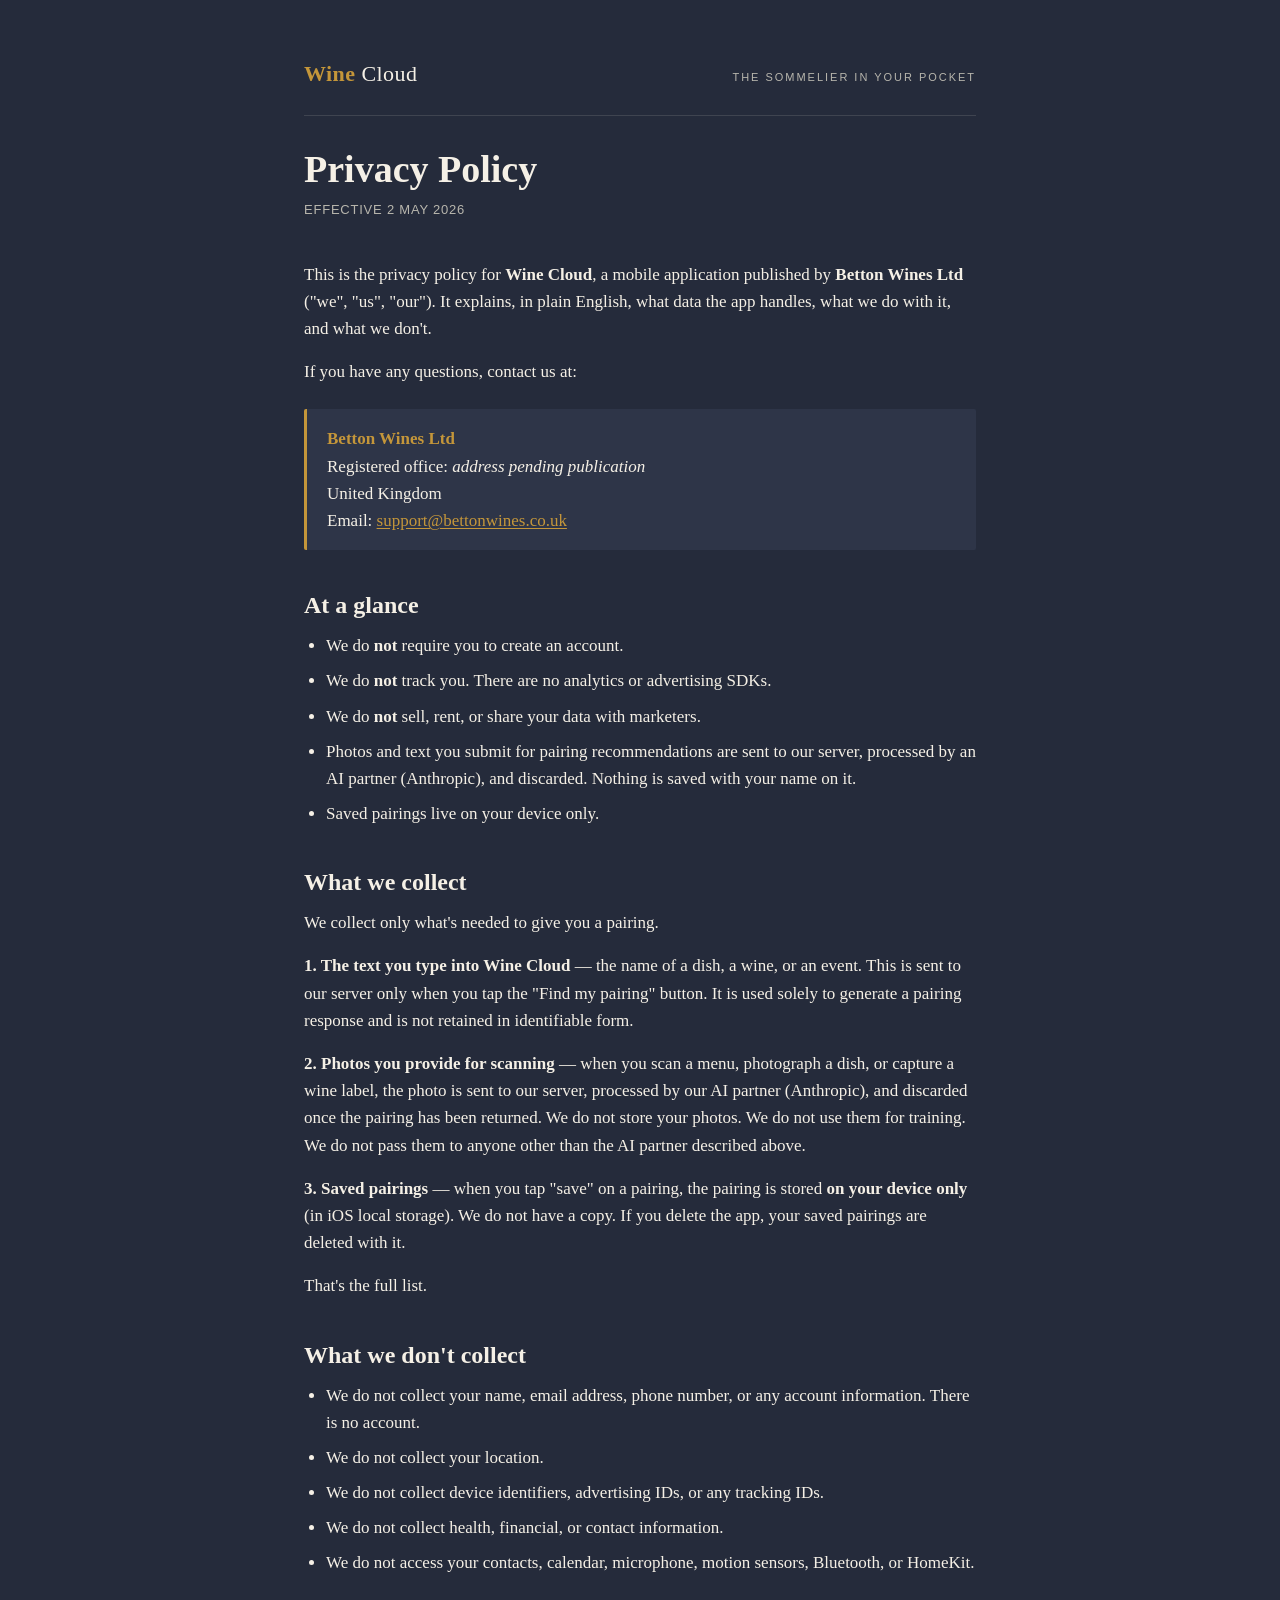
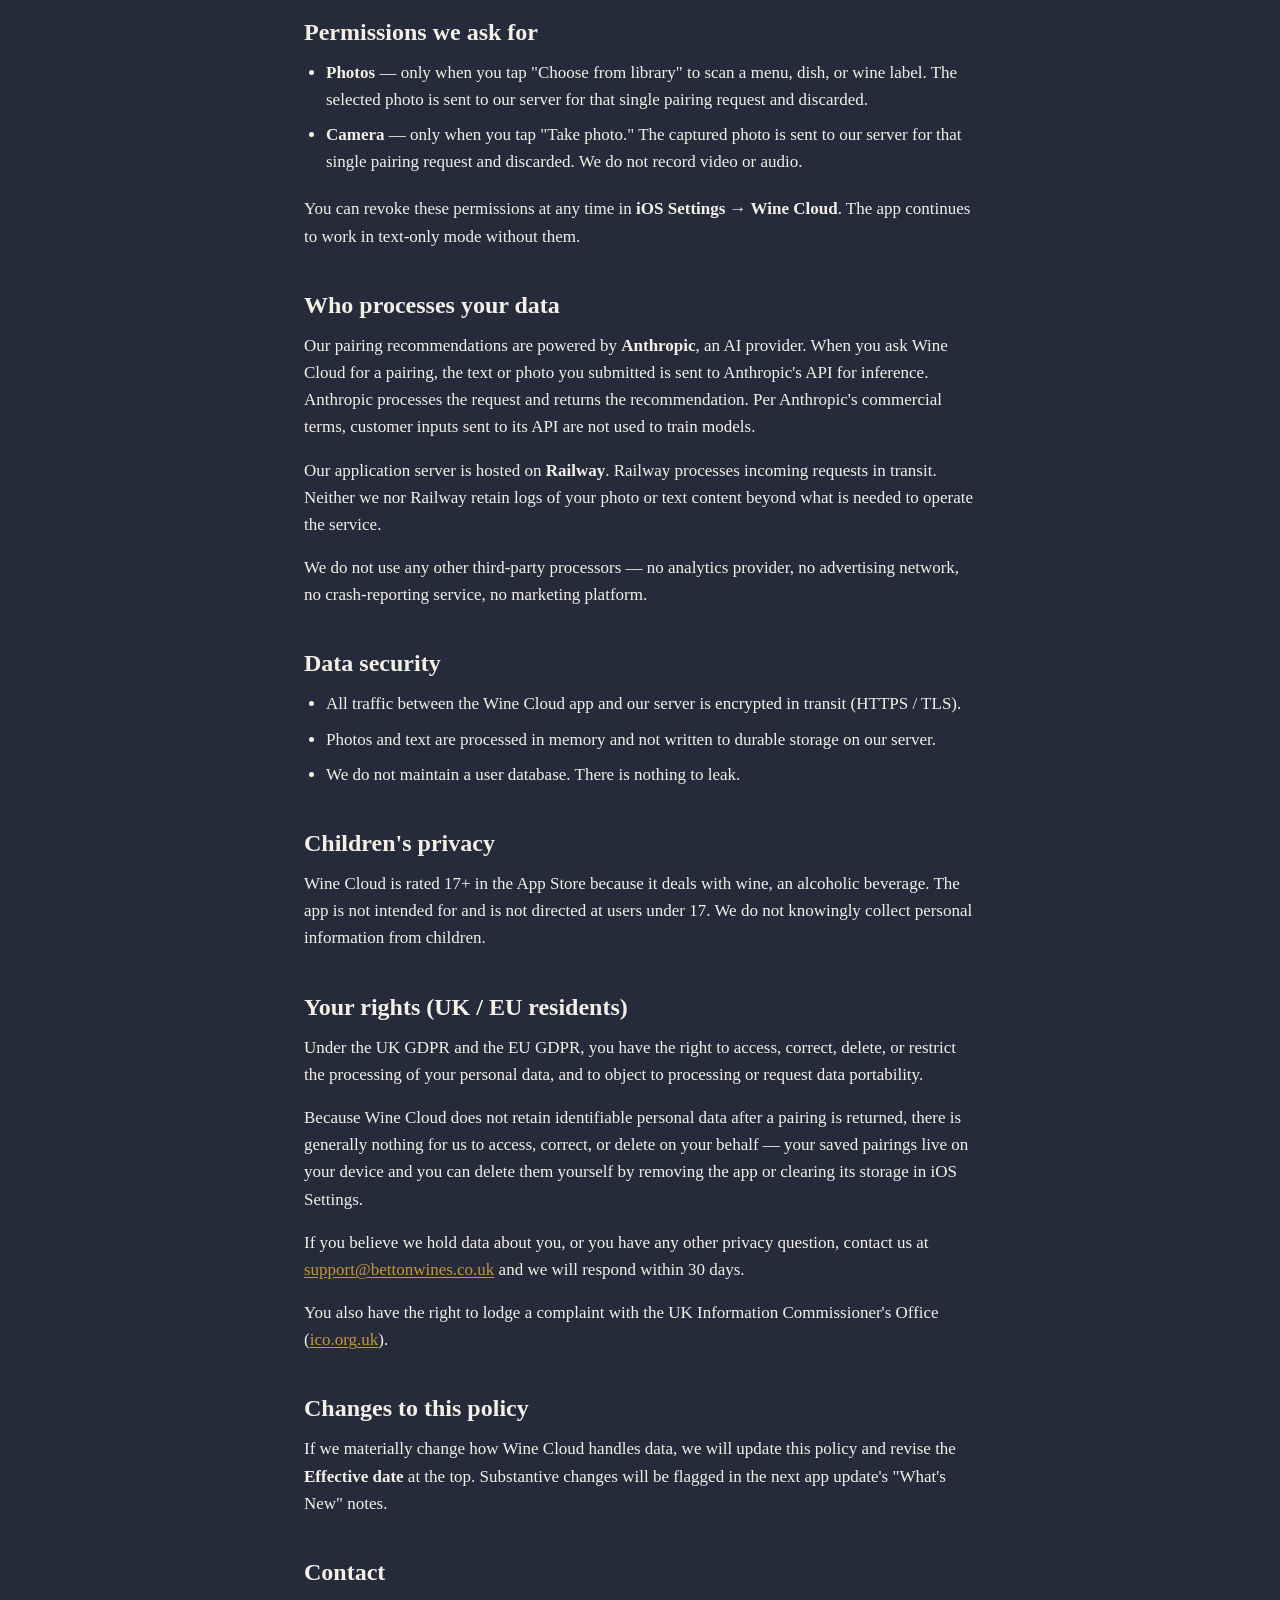
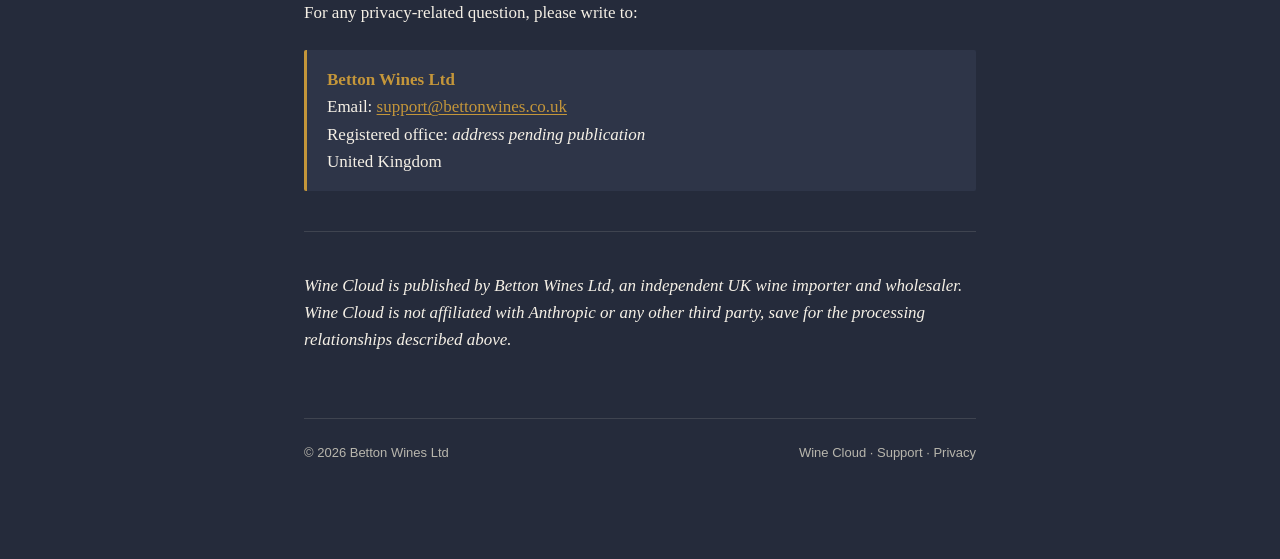
==== privacy/index.html @ 67138fed "Scaffold privacy + support + landing pages for Wine Cloud - /privacy/ — Apple-required privacy polic" ====
<!doctype html>
<html lang="en">
  <head>
    <meta charset="utf-8" />
    <meta
      name="viewport"
      content="width=device-width, initial-scale=1, viewport-fit=cover"
    />
    <title>Privacy Policy — Wine Cloud</title>
    <meta
      name="description"
      content="Wine Cloud's privacy policy. We don't track you, don't require an account, and don't store the photos or text you submit for pairings."
    />
    <meta name="robots" content="index, follow" />
    <meta name="theme-color" content="#252b3b" />
    <link rel="stylesheet" href="../_shared.css" />
  </head>
  <body>
    <main>
      <header class="brand">
        <div class="mark"><strong>Wine</strong> Cloud</div>
        <div class="eyebrow">The sommelier in your pocket</div>
      </header>

      <h1>Privacy Policy</h1>
      <p class="effective">Effective 2 May 2026</p>

      <p>
        This is the privacy policy for <strong>Wine Cloud</strong>, a mobile
        application published by <strong>Betton Wines Ltd</strong> ("we", "us",
        "our"). It explains, in plain English, what data the app handles, what
        we do with it, and what we don't.
      </p>

      <p>If you have any questions, contact us at:</p>

      <div class="callout">
        <p>
          <strong>Betton Wines Ltd</strong><br />
          Registered office: <em>address pending publication</em><br />
          United Kingdom<br />
          Email:
          <a href="mailto:support@bettonwines.co.uk"
            >support@bettonwines.co.uk</a
          >
        </p>
      </div>

      <h2>At a glance</h2>
      <ul>
        <li>We do <strong>not</strong> require you to create an account.</li>
        <li>
          We do <strong>not</strong> track you. There are no analytics or
          advertising SDKs.
        </li>
        <li>
          We do <strong>not</strong> sell, rent, or share your data with
          marketers.
        </li>
        <li>
          Photos and text you submit for pairing recommendations are sent to our
          server, processed by an AI partner (Anthropic), and discarded.
          Nothing is saved with your name on it.
        </li>
        <li>Saved pairings live on your device only.</li>
      </ul>

      <h2>What we collect</h2>
      <p>We collect only what's needed to give you a pairing.</p>

      <p>
        <strong>1. The text you type into Wine Cloud</strong> — the name of a
        dish, a wine, or an event. This is sent to our server only when you tap
        the "Find my pairing" button. It is used solely to generate a pairing
        response and is not retained in identifiable form.
      </p>

      <p>
        <strong>2. Photos you provide for scanning</strong> — when you scan a
        menu, photograph a dish, or capture a wine label, the photo is sent to
        our server, processed by our AI partner (Anthropic), and discarded
        once the pairing has been returned. We do not store your photos. We do
        not use them for training. We do not pass them to anyone other than
        the AI partner described above.
      </p>

      <p>
        <strong>3. Saved pairings</strong> — when you tap "save" on a pairing,
        the pairing is stored <strong>on your device only</strong> (in iOS
        local storage). We do not have a copy. If you delete the app, your
        saved pairings are deleted with it.
      </p>

      <p>That's the full list.</p>

      <h2>What we don't collect</h2>
      <ul>
        <li>
          We do not collect your name, email address, phone number, or any
          account information. There is no account.
        </li>
        <li>We do not collect your location.</li>
        <li>
          We do not collect device identifiers, advertising IDs, or any
          tracking IDs.
        </li>
        <li>We do not collect health, financial, or contact information.</li>
        <li>
          We do not access your contacts, calendar, microphone, motion sensors,
          Bluetooth, or HomeKit.
        </li>
      </ul>

      <h2>Permissions we ask for</h2>
      <ul>
        <li>
          <strong>Photos</strong> — only when you tap "Choose from library" to
          scan a menu, dish, or wine label. The selected photo is sent to our
          server for that single pairing request and discarded.
        </li>
        <li>
          <strong>Camera</strong> — only when you tap "Take photo." The
          captured photo is sent to our server for that single pairing request
          and discarded. We do not record video or audio.
        </li>
      </ul>
      <p>
        You can revoke these permissions at any time in
        <strong>iOS Settings → Wine Cloud</strong>. The app continues to work
        in text-only mode without them.
      </p>

      <h2>Who processes your data</h2>
      <p>
        Our pairing recommendations are powered by <strong>Anthropic</strong>,
        an AI provider. When you ask Wine Cloud for a pairing, the text or
        photo you submitted is sent to Anthropic's API for inference. Anthropic
        processes the request and returns the recommendation. Per Anthropic's
        commercial terms, customer inputs sent to its API are not used to
        train models.
      </p>
      <p>
        Our application server is hosted on <strong>Railway</strong>. Railway
        processes incoming requests in transit. Neither we nor Railway retain
        logs of your photo or text content beyond what is needed to operate
        the service.
      </p>
      <p>
        We do not use any other third-party processors — no analytics
        provider, no advertising network, no crash-reporting service, no
        marketing platform.
      </p>

      <h2>Data security</h2>
      <ul>
        <li>
          All traffic between the Wine Cloud app and our server is encrypted in
          transit (HTTPS / TLS).
        </li>
        <li>
          Photos and text are processed in memory and not written to durable
          storage on our server.
        </li>
        <li>We do not maintain a user database. There is nothing to leak.</li>
      </ul>

      <h2>Children's privacy</h2>
      <p>
        Wine Cloud is rated 17+ in the App Store because it deals with wine,
        an alcoholic beverage. The app is not intended for and is not directed
        at users under 17. We do not knowingly collect personal information
        from children.
      </p>

      <h2>Your rights (UK / EU residents)</h2>
      <p>
        Under the UK GDPR and the EU GDPR, you have the right to access,
        correct, delete, or restrict the processing of your personal data, and
        to object to processing or request data portability.
      </p>
      <p>
        Because Wine Cloud does not retain identifiable personal data after a
        pairing is returned, there is generally nothing for us to access,
        correct, or delete on your behalf — your saved pairings live on your
        device and you can delete them yourself by removing the app or
        clearing its storage in iOS Settings.
      </p>
      <p>
        If you believe we hold data about you, or you have any other privacy
        question, contact us at
        <a href="mailto:support@bettonwines.co.uk"
          >support@bettonwines.co.uk</a
        >
        and we will respond within 30 days.
      </p>
      <p>
        You also have the right to lodge a complaint with the UK Information
        Commissioner's Office (<a
          href="https://ico.org.uk"
          rel="noopener"
          target="_blank"
          >ico.org.uk</a
        >).
      </p>

      <h2>Changes to this policy</h2>
      <p>
        If we materially change how Wine Cloud handles data, we will update
        this policy and revise the <strong>Effective date</strong> at the top.
        Substantive changes will be flagged in the next app update's "What's
        New" notes.
      </p>

      <h2>Contact</h2>
      <p>For any privacy-related question, please write to:</p>
      <div class="callout">
        <p>
          <strong>Betton Wines Ltd</strong><br />
          Email:
          <a href="mailto:support@bettonwines.co.uk"
            >support@bettonwines.co.uk</a
          ><br />
          Registered office: <em>address pending publication</em><br />
          United Kingdom
        </p>
      </div>

      <hr />

      <p>
        <em
          >Wine Cloud is published by Betton Wines Ltd, an independent UK wine
          importer and wholesaler. Wine Cloud is not affiliated with Anthropic
          or any other third party, save for the processing relationships
          described above.</em
        >
      </p>

      <footer>
        <span>© 2026 Betton Wines Ltd</span>
        <span>
          <a href="../">Wine Cloud</a> ·
          <a href="../support/">Support</a> ·
          <a href="./">Privacy</a>
        </span>
      </footer>
    </main>
  </body>
</html>
---- _shared.css ----
:root {
  --bg: #252b3b;
  --surface: #2e3548;
  --gold: #c4963a;
  --cream: #f5f0e6;
  --text: #f5f0e6;
  --muted: #b8b6ad;
  --border: rgba(245, 240, 230, 0.12);
}

* {
  box-sizing: border-box;
}

html,
body {
  margin: 0;
  padding: 0;
  background: var(--bg);
  color: var(--text);
  font-family: Georgia, "Iowan Old Style", "Apple Garamond", "Times New Roman",
    serif;
  font-size: 17px;
  line-height: 1.6;
  -webkit-font-smoothing: antialiased;
  -moz-osx-font-smoothing: grayscale;
}

main {
  max-width: 720px;
  margin: 0 auto;
  padding: 56px 24px 96px;
}

header.brand {
  display: flex;
  align-items: baseline;
  justify-content: space-between;
  padding-bottom: 24px;
  margin-bottom: 32px;
  border-bottom: 1px solid var(--border);
}

header.brand .mark {
  font-family: Georgia, serif;
  font-size: 22px;
  letter-spacing: 0.02em;
  color: var(--cream);
}

header.brand .mark strong {
  color: var(--gold);
  font-weight: 600;
}

header.brand .eyebrow {
  font-family: -apple-system, BlinkMacSystemFont, "Inter", "Helvetica Neue",
    Arial, sans-serif;
  font-size: 11px;
  letter-spacing: 0.18em;
  text-transform: uppercase;
  color: var(--muted);
}

h1 {
  font-family: Georgia, serif;
  font-weight: 600;
  font-size: 38px;
  line-height: 1.15;
  margin: 0 0 8px;
  color: var(--cream);
}

h1 + .effective {
  font-family: -apple-system, BlinkMacSystemFont, "Inter", "Helvetica Neue",
    Arial, sans-serif;
  font-size: 13px;
  letter-spacing: 0.06em;
  color: var(--muted);
  margin: 0 0 40px;
  text-transform: uppercase;
}

h2 {
  font-family: Georgia, serif;
  font-weight: 600;
  font-size: 24px;
  line-height: 1.25;
  margin: 40px 0 12px;
  color: var(--cream);
}

h3 {
  font-family: -apple-system, BlinkMacSystemFont, "Inter", "Helvetica Neue",
    Arial, sans-serif;
  font-weight: 600;
  font-size: 15px;
  letter-spacing: 0.04em;
  text-transform: uppercase;
  color: var(--gold);
  margin: 28px 0 8px;
}

p {
  margin: 0 0 16px;
  color: var(--text);
}

a {
  color: var(--gold);
  text-decoration: underline;
  text-underline-offset: 2px;
}

a:hover {
  color: var(--cream);
}

ul {
  margin: 0 0 20px;
  padding-left: 22px;
}

ul li {
  margin-bottom: 8px;
}

strong {
  color: var(--cream);
}

hr {
  border: none;
  border-top: 1px solid var(--border);
  margin: 40px 0;
}

.callout {
  background: var(--surface);
  border-left: 3px solid var(--gold);
  padding: 16px 20px;
  margin: 24px 0 32px;
  border-radius: 2px;
}

.callout p:last-child {
  margin-bottom: 0;
}

.callout strong {
  color: var(--gold);
}

footer {
  margin-top: 64px;
  padding-top: 24px;
  border-top: 1px solid var(--border);
  font-family: -apple-system, BlinkMacSystemFont, "Inter", "Helvetica Neue",
    Arial, sans-serif;
  font-size: 13px;
  color: var(--muted);
  display: flex;
  flex-wrap: wrap;
  gap: 8px 18px;
  justify-content: space-between;
}

footer a {
  color: var(--muted);
  text-decoration: none;
}

footer a:hover {
  color: var(--gold);
}

@media (max-width: 540px) {
  main {
    padding: 40px 20px 64px;
  }
  h1 {
    font-size: 30px;
  }
  h2 {
    font-size: 20px;
  }
}
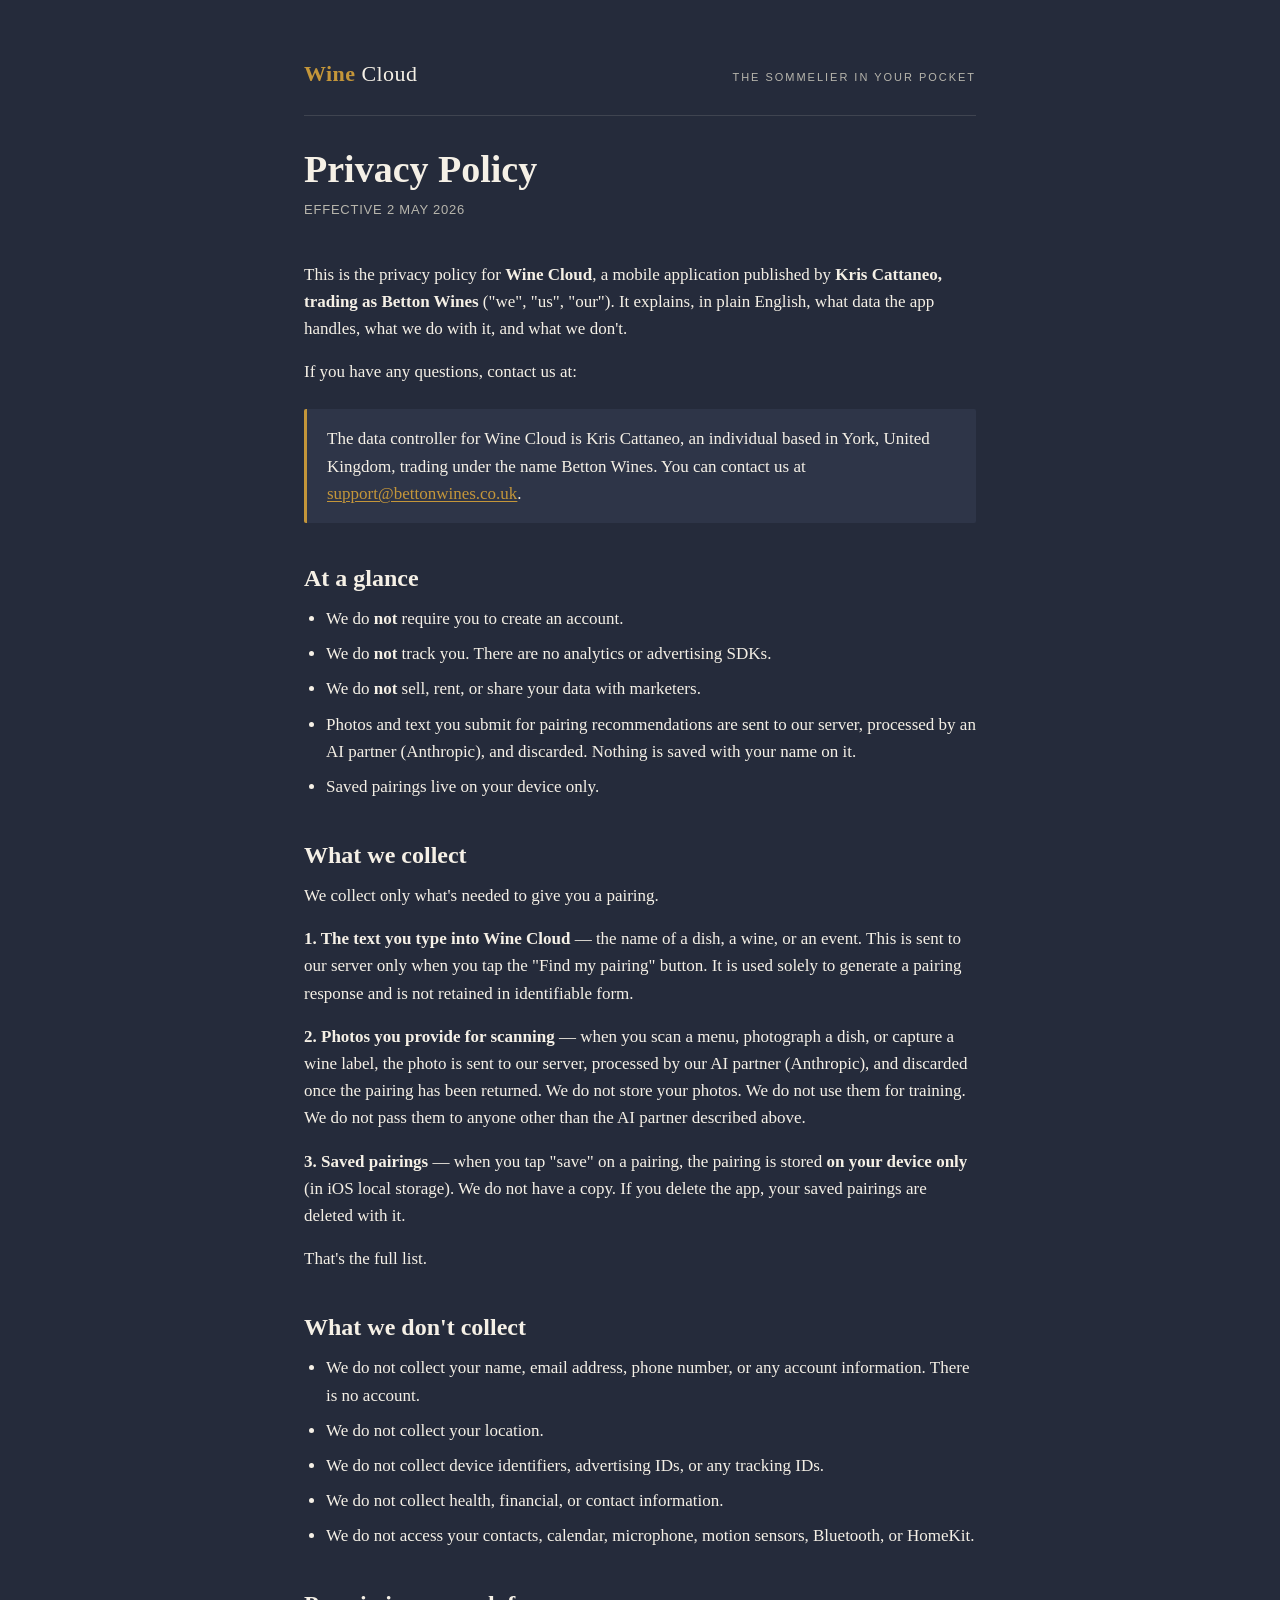
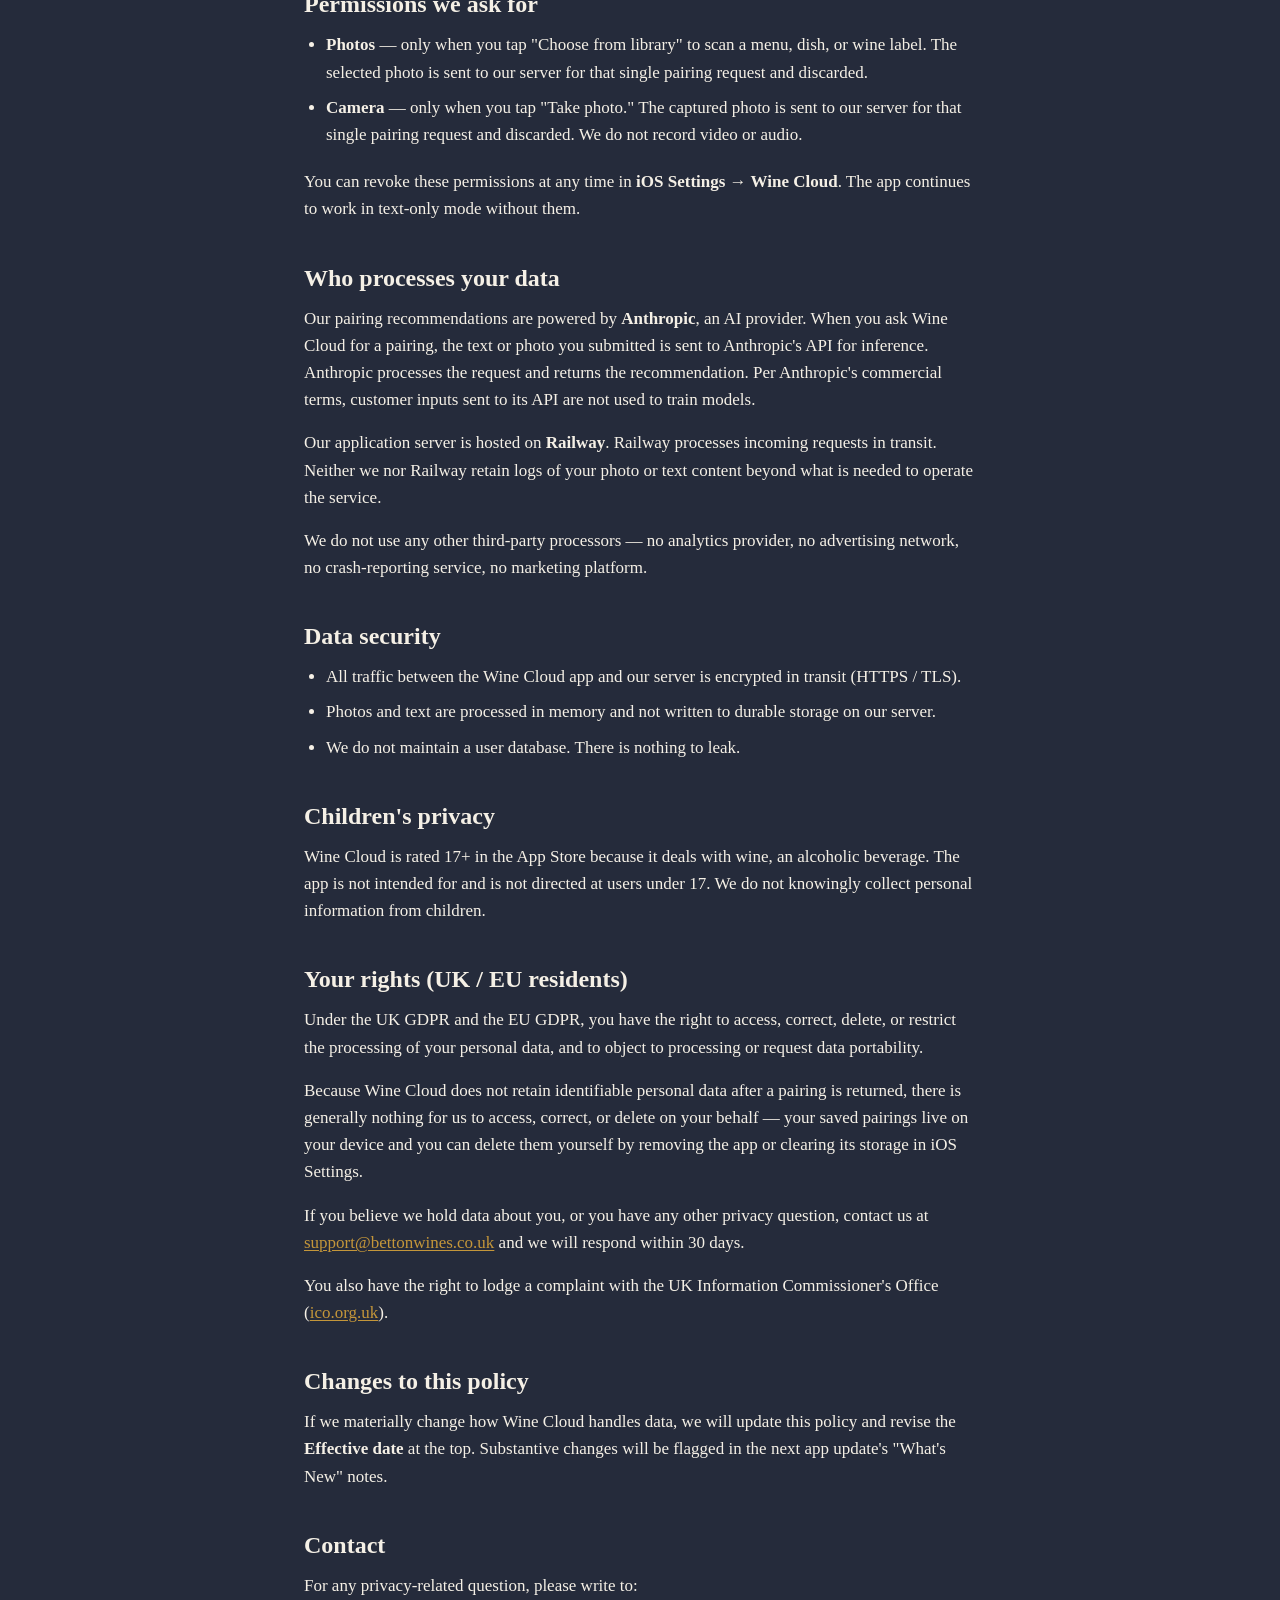
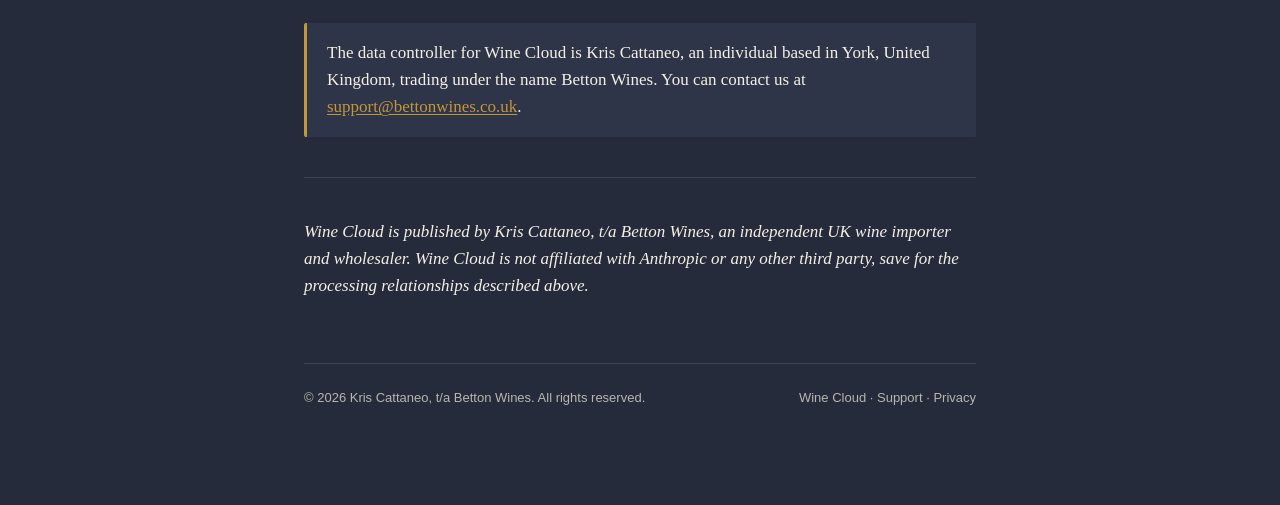
==== commit 9cb920c4: "Sole-trader data controller line + colophon refresh Per CAS-57 (Brand-drafted, CEO-confirmed): the p" ====
--- a/privacy/index.html
+++ b/privacy/index.html
@@ -11,7 +11,7 @@
       name="description"
       content="Wine Cloud's privacy policy. We don't track you, don't require an account, and don't store the photos or text you submit for pairings."
     />
-    <meta name="robots" content="index, follow" />
+    <meta name="robots" content="noindex, nofollow" />
     <meta name="theme-color" content="#252b3b" />
     <link rel="stylesheet" href="../_shared.css" />
   </head>
@@ -27,22 +27,21 @@
 
       <p>
         This is the privacy policy for <strong>Wine Cloud</strong>, a mobile
-        application published by <strong>Betton Wines Ltd</strong> ("we", "us",
-        "our"). It explains, in plain English, what data the app handles, what
-        we do with it, and what we don't.
+        application published by <strong>Kris Cattaneo, trading as Betton
+        Wines</strong> ("we", "us", "our"). It explains, in plain English, what
+        data the app handles, what we do with it, and what we don't.
       </p>
 
       <p>If you have any questions, contact us at:</p>
 
       <div class="callout">
         <p>
-          <strong>Betton Wines Ltd</strong><br />
-          Registered office: <em>address pending publication</em><br />
-          United Kingdom<br />
-          Email:
+          The data controller for Wine Cloud is Kris Cattaneo, an individual
+          based in York, United Kingdom, trading under the name Betton Wines.
+          You can contact us at
           <a href="mailto:support@bettonwines.co.uk"
             >support@bettonwines.co.uk</a
-          >
+          >.
         </p>
       </div>
 
@@ -215,13 +214,12 @@
       <p>For any privacy-related question, please write to:</p>
       <div class="callout">
         <p>
-          <strong>Betton Wines Ltd</strong><br />
-          Email:
+          The data controller for Wine Cloud is Kris Cattaneo, an individual
+          based in York, United Kingdom, trading under the name Betton Wines.
+          You can contact us at
           <a href="mailto:support@bettonwines.co.uk"
             >support@bettonwines.co.uk</a
-          ><br />
-          Registered office: <em>address pending publication</em><br />
-          United Kingdom
+          >.
         </p>
       </div>
 
@@ -229,15 +227,15 @@
 
       <p>
         <em
-          >Wine Cloud is published by Betton Wines Ltd, an independent UK wine
-          importer and wholesaler. Wine Cloud is not affiliated with Anthropic
-          or any other third party, save for the processing relationships
-          described above.</em
+          >Wine Cloud is published by Kris Cattaneo, t/a Betton Wines, an
+          independent UK wine importer and wholesaler. Wine Cloud is not
+          affiliated with Anthropic or any other third party, save for the
+          processing relationships described above.</em
         >
       </p>
 
       <footer>
-        <span>© 2026 Betton Wines Ltd</span>
+        <span>© 2026 Kris Cattaneo, t/a Betton Wines. All rights reserved.</span>
         <span>
           <a href="../">Wine Cloud</a> ·
           <a href="../support/">Support</a> ·
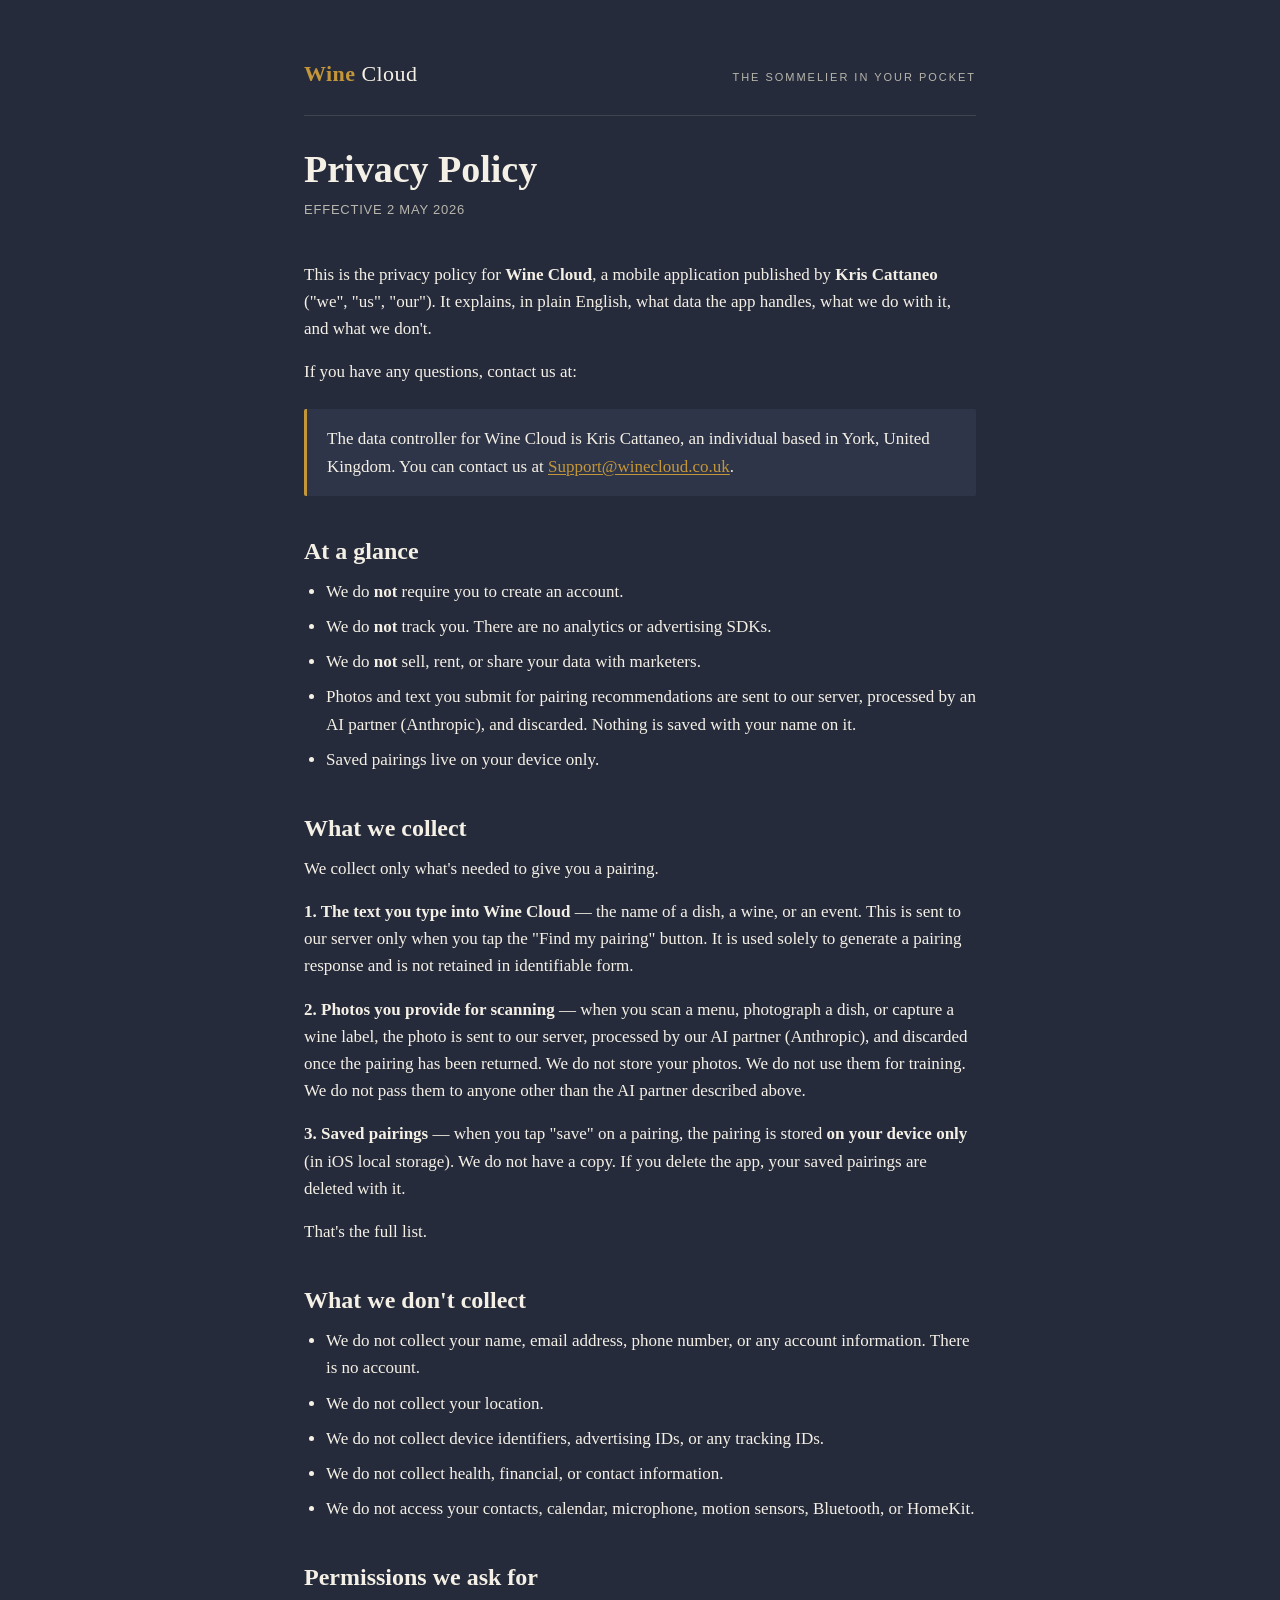
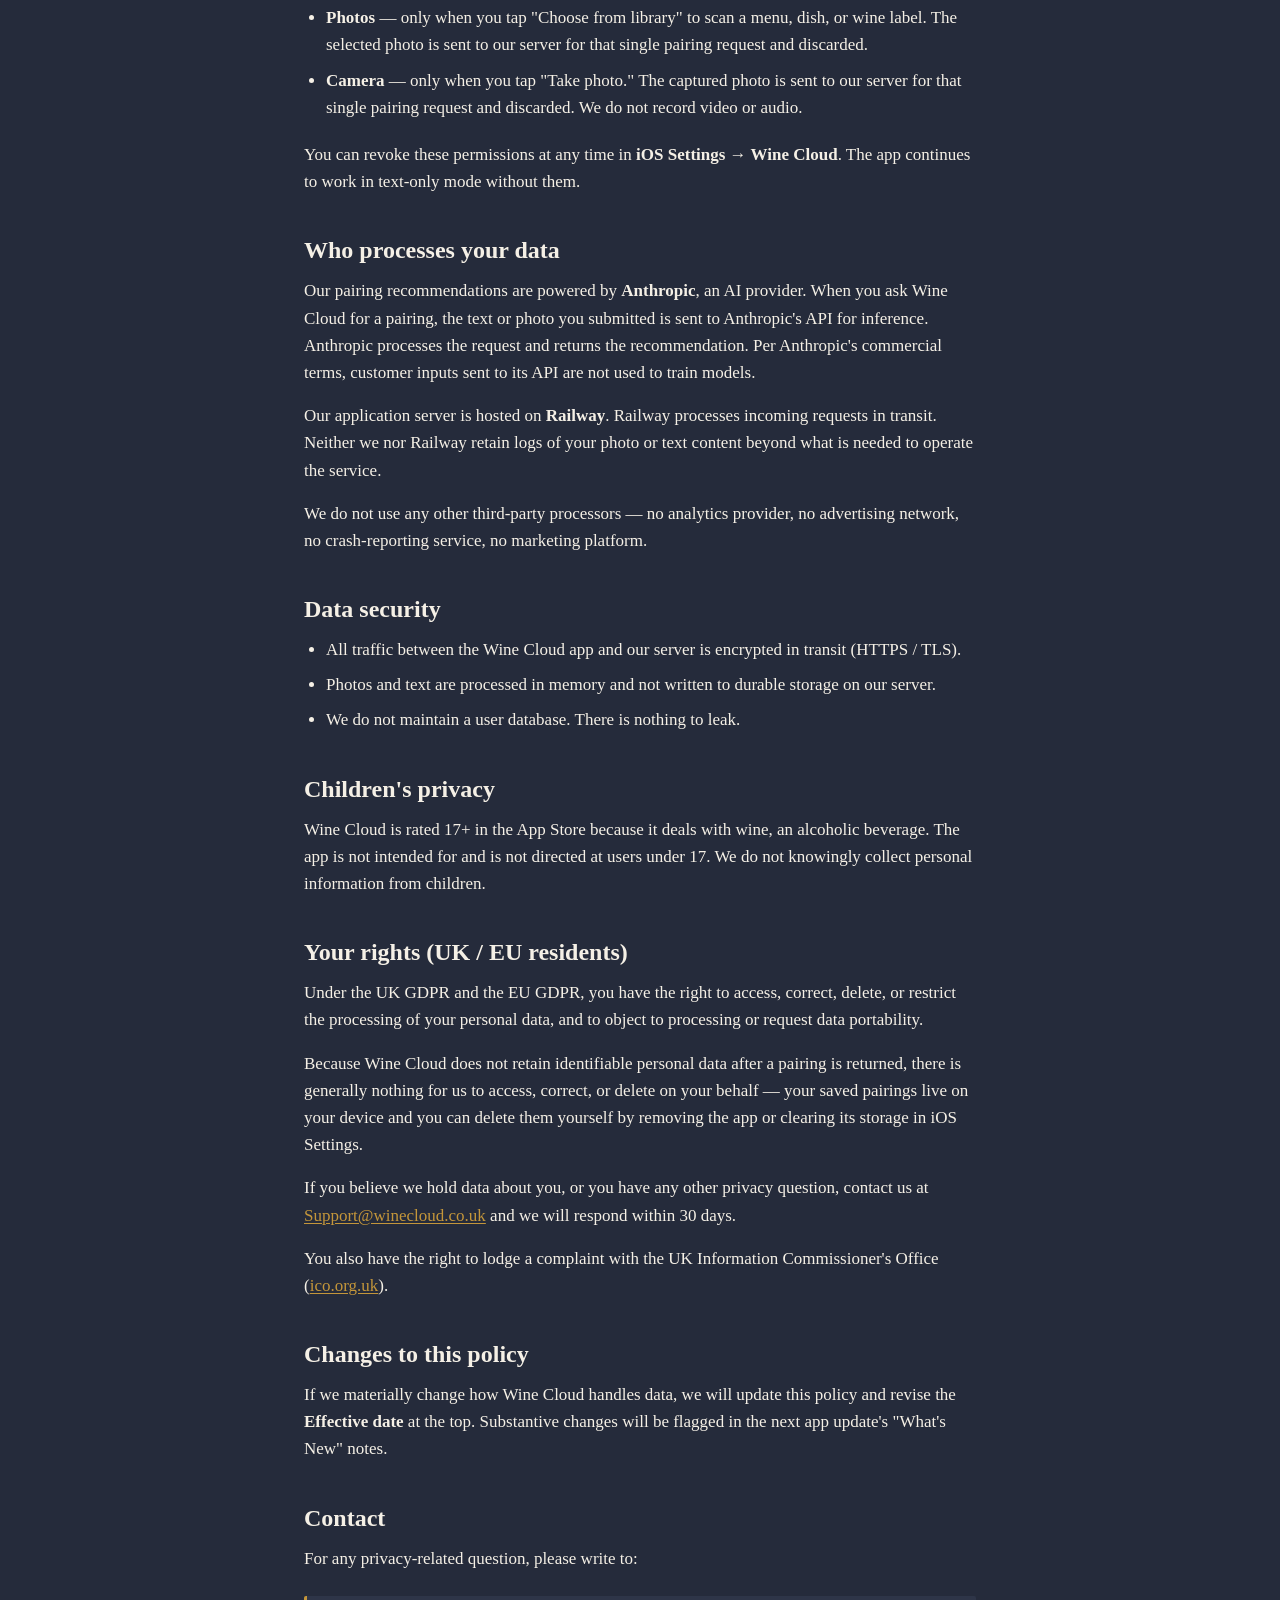
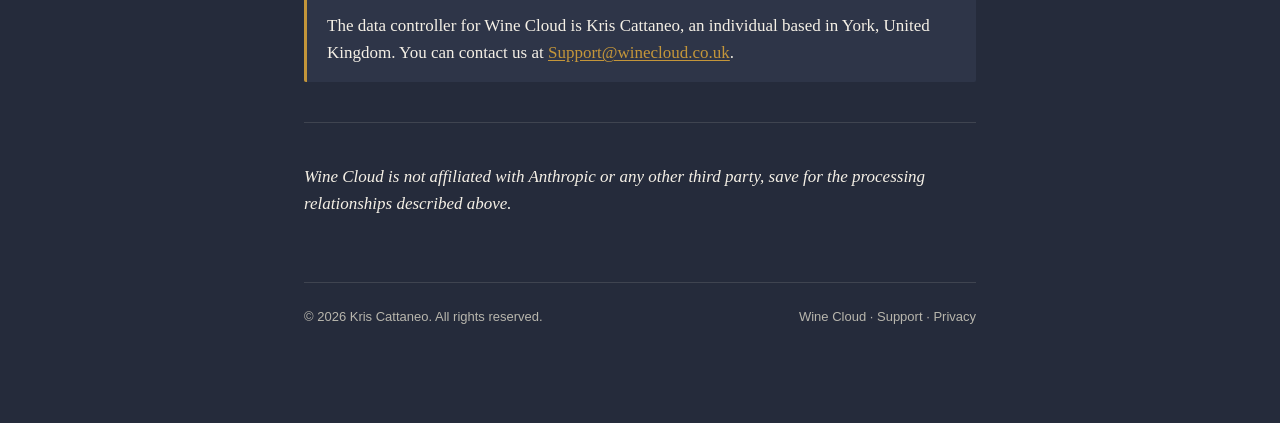
==== commit 6afd7287: "No-Betton patch: email swap, data-controller rewrite, heritage cuts Per CAS-57 / Brand: board ruled " ====
--- a/privacy/index.html
+++ b/privacy/index.html
@@ -27,9 +27,9 @@
 
       <p>
         This is the privacy policy for <strong>Wine Cloud</strong>, a mobile
-        application published by <strong>Kris Cattaneo, trading as Betton
-        Wines</strong> ("we", "us", "our"). It explains, in plain English, what
-        data the app handles, what we do with it, and what we don't.
+        application published by <strong>Kris Cattaneo</strong> ("we", "us",
+        "our"). It explains, in plain English, what data the app handles, what
+        we do with it, and what we don't.
       </p>
 
       <p>If you have any questions, contact us at:</p>
@@ -37,10 +37,9 @@
       <div class="callout">
         <p>
           The data controller for Wine Cloud is Kris Cattaneo, an individual
-          based in York, United Kingdom, trading under the name Betton Wines.
-          You can contact us at
-          <a href="mailto:support@bettonwines.co.uk"
-            >support@bettonwines.co.uk</a
+          based in York, United Kingdom. You can contact us at
+          <a href="mailto:Support@winecloud.co.uk"
+            >Support@winecloud.co.uk</a
           >.
         </p>
       </div>
@@ -187,8 +186,8 @@
       <p>
         If you believe we hold data about you, or you have any other privacy
         question, contact us at
-        <a href="mailto:support@bettonwines.co.uk"
-          >support@bettonwines.co.uk</a
+        <a href="mailto:Support@winecloud.co.uk"
+          >Support@winecloud.co.uk</a
         >
         and we will respond within 30 days.
       </p>
@@ -215,10 +214,9 @@
       <div class="callout">
         <p>
           The data controller for Wine Cloud is Kris Cattaneo, an individual
-          based in York, United Kingdom, trading under the name Betton Wines.
-          You can contact us at
-          <a href="mailto:support@bettonwines.co.uk"
-            >support@bettonwines.co.uk</a
+          based in York, United Kingdom. You can contact us at
+          <a href="mailto:Support@winecloud.co.uk"
+            >Support@winecloud.co.uk</a
           >.
         </p>
       </div>
@@ -227,15 +225,13 @@
 
       <p>
         <em
-          >Wine Cloud is published by Kris Cattaneo, t/a Betton Wines, an
-          independent UK wine importer and wholesaler. Wine Cloud is not
-          affiliated with Anthropic or any other third party, save for the
-          processing relationships described above.</em
+          >Wine Cloud is not affiliated with Anthropic or any other third
+          party, save for the processing relationships described above.</em
         >
       </p>
 
       <footer>
-        <span>© 2026 Kris Cattaneo, t/a Betton Wines. All rights reserved.</span>
+        <span>© 2026 Kris Cattaneo. All rights reserved.</span>
         <span>
           <a href="../">Wine Cloud</a> ·
           <a href="../support/">Support</a> ·
